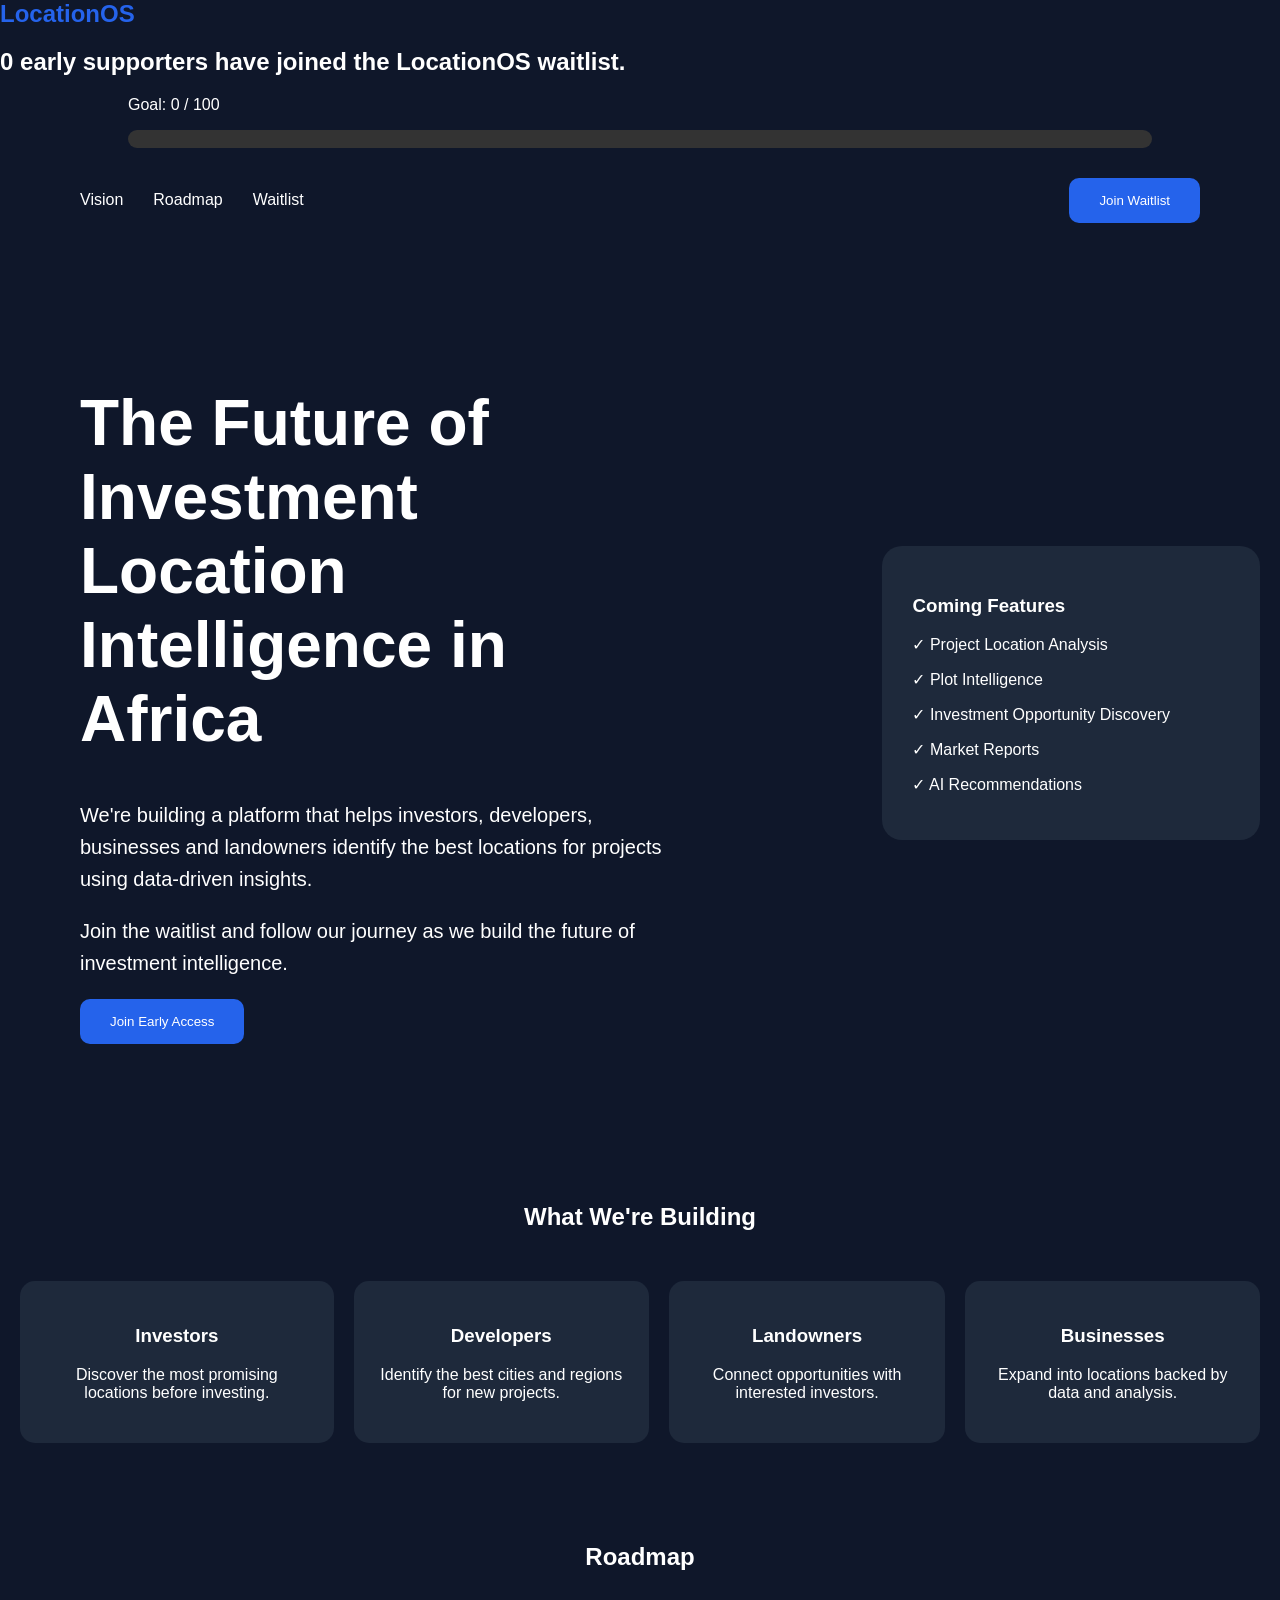
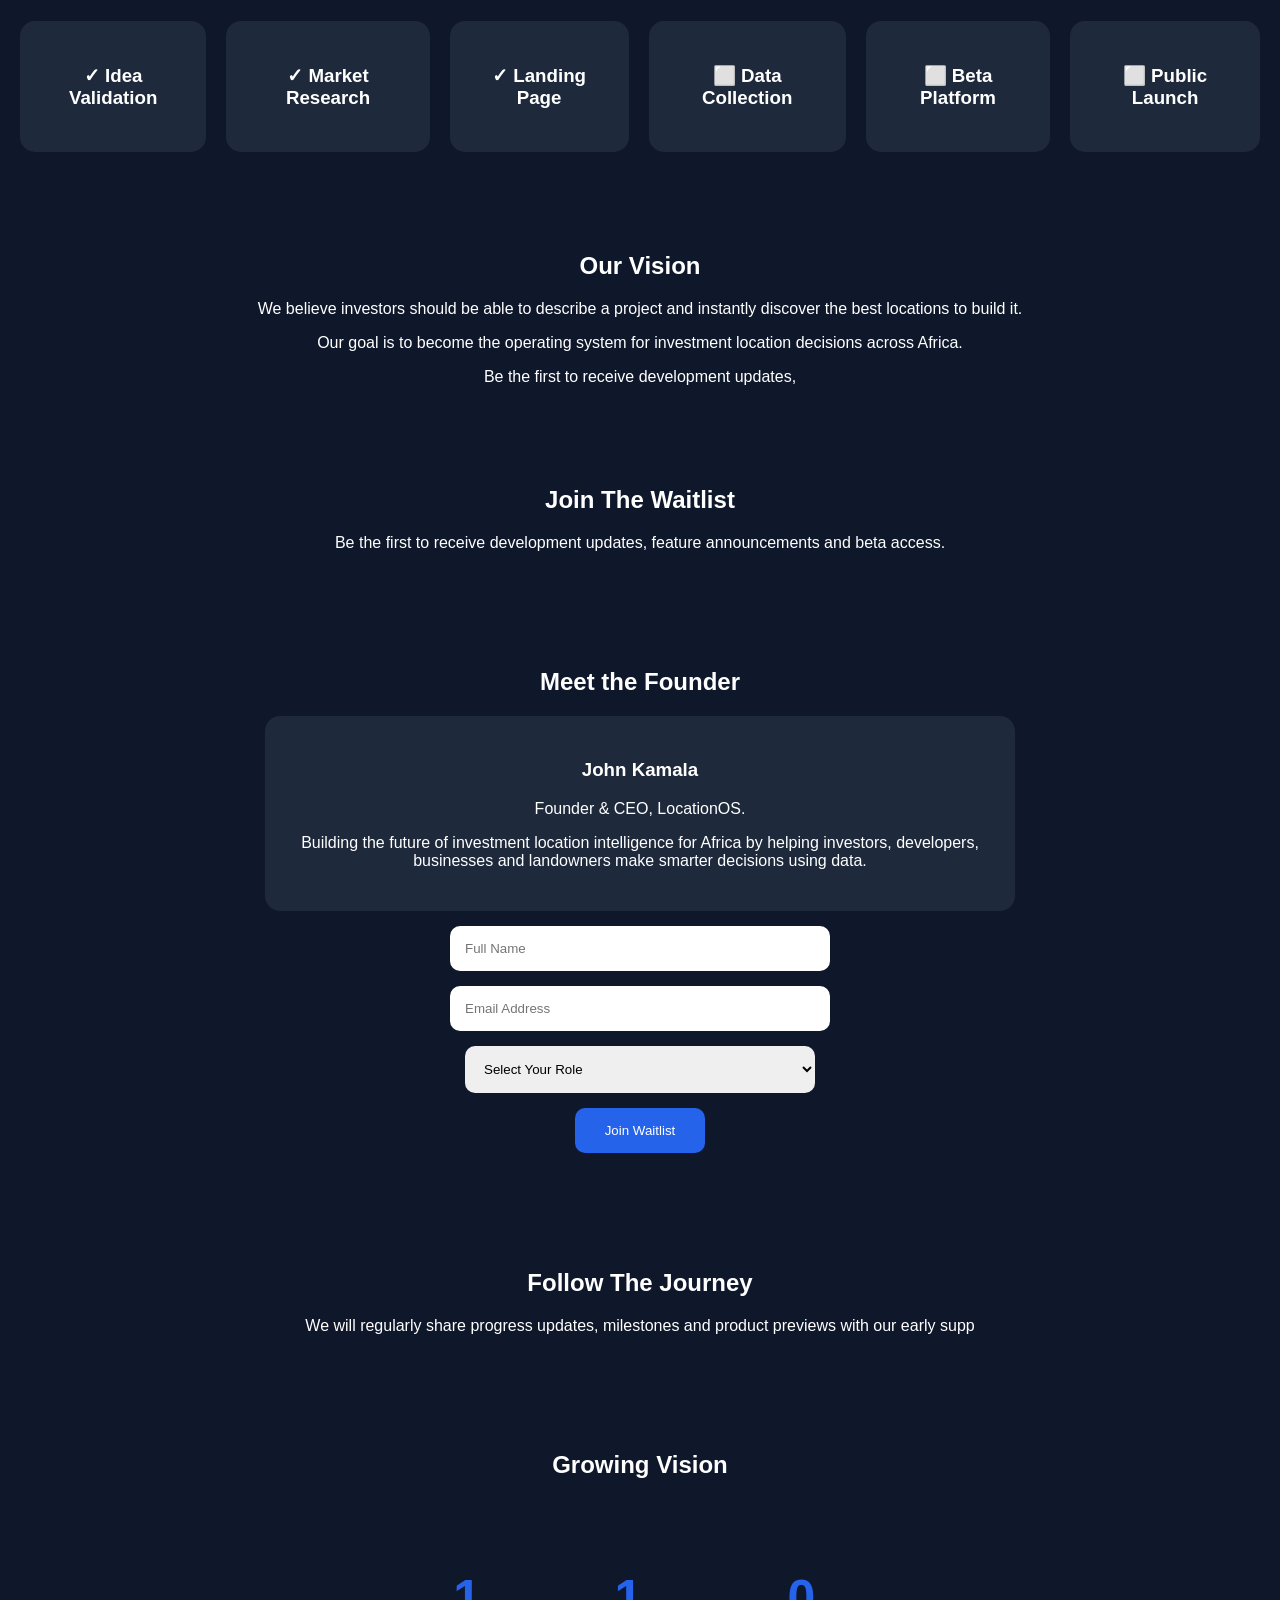
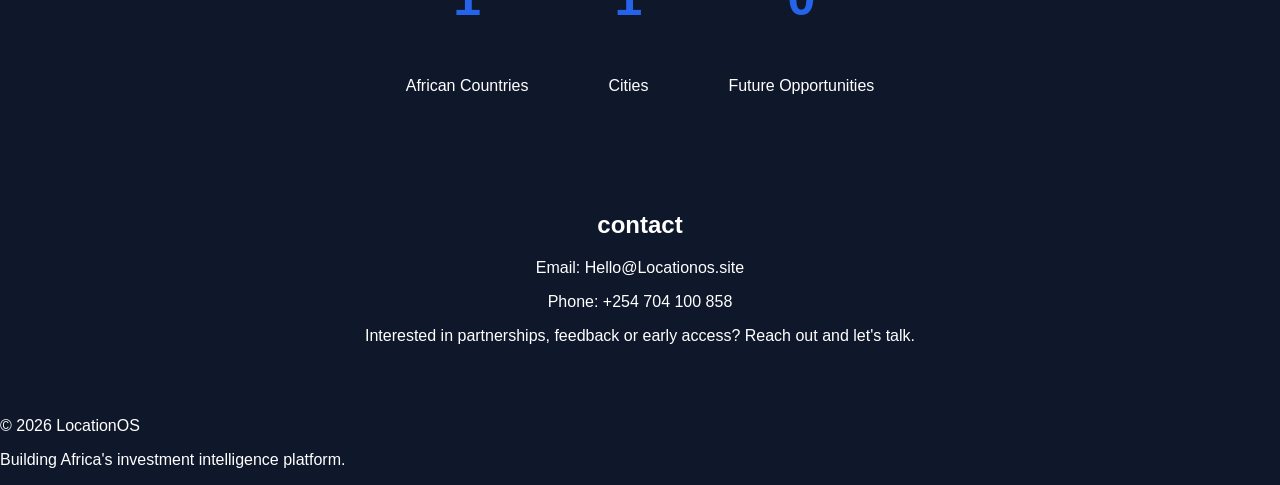
==== index.html @ 74f2fd00 "Update index.html" ====
<!DOCTYPE html>
<html>

<head>
     <!-- Google tag (gtag.js) -->
<script async src="https://www.googletagmanager.com/gtag/js?id=G-KN0M2GLQKS"></script>
<script>
  window.dataLayer = window.dataLayer || [];
  function gtag(){dataLayer.push(arguments);}
  gtag('js', new Date());

  gtag('config', 'G-KN0M2GLQKS');
</script>
     <div class="logo">LocationOS</div>
    <meta name="viewport" content="width=device-width,initial-scale=1.0">
    <div class="waitlist-counter">
    <h2>
        <span id="waitlistCount">0</span> early supporters have joined the LocationOS waitlist.
    </h2>
    <div class="progress-container">
        <p>
            Goal: <span
            id="waitlistCount2">0</span> / 100
        </p>
        <div class="progress-bar">
            <div id="progreeFill"
            class="progress-fill"></div>
        </div>
    </div>
</div>
    <title>LocationOS</title>
    <link rel="stylesheet" href="style.css">
</head>
<body>

    <div class="navbar">

        <div class="menu">
            <a href="#Vision">Vision</a>
            <a href="#Roadmap">Roadmap</a>
            <a href="#waitlistForm">Waitlist</a>
        </div>
        <button id="navbarWaitlistButton">Join Waitlist</button>
    </div>

    <div class="hero">

        <div class="hero-left">

            <h1>The Future of Investment Location Intelligence in Africa</h1>

            <p>
                We're building a platform that helps investors,
                developers, businesses and landowners identify the
                best locations for projects using data-driven insights.
            </p>

            <p>
                Join the waitlist and follow our journey as we build
                the future of investment intelligence.
            </p>

            <button type="submit" id="heroWaitlistButton">Join Early Access</button>

        </div>

        <div class="hero-right">

            <div class="dashboard">

                <h3>Coming Features</h3>

                <p>✓ Project Location Analysis</p>

                <p>✓ Plot Intelligence</p>

                <p>✓ Investment Opportunity Discovery</p>

                <p>✓ Market Reports</p>

                <p>✓ AI Recommendations</p>

            </div>

        </div>

    </div>

    <div class="section">

        <h2>What We're Building</h2>

        <div class="cards">

            <div class="card">
                <h3>Investors</h3>
                <p>Discover the most promising locations before investing.</p>
            </div>

            <div class="card">
                <h3>Developers</h3>
                <p>Identify the best cities and regions for new projects.</p>
            </div>

            <div class="card">
                <h3>Landowners</h3>
                <p>Connect opportunities with interested investors.</p>
            </div>

            <div class="card">
                <h3>Businesses</h3>
                <p>Expand into locations backed by data and analysis.</p>
            </div>

        </div>

    </div>

    <div class="section" id="Roadmap">

        <h2>Roadmap</h2>

        <div class="cards">

            <div class="card">
                <h3>✓ Idea Validation</h3>
            </div>

            <div class="card">
                <h3>✓ Market Research</h3>
            </div>

            <div class="card">
                <h3>✓ Landing Page</h3>
            </div>

            <div class="card">
                <h3>⬜ Data Collection</h3>
            </div>

            <div class="card">
                <h3>⬜ Beta Platform</h3>
            </div>

            <div class="card">
                <h3>⬜ Public Launch</h3>
            </div>

        </div>
    </div>

    <div class="section" id="Vision">

        <h2>Our Vision</h2>

        <p>
            We believe investors should be able to describe a project
            and instantly discover the best locations to build it.
        </p>

        <p>
            Our goal is to become the operating system for investment
            location decisions across Africa.
        </p>
Be the first to receive development updates,
    </div>

          <div class="waitlist" id="waitlist">

    <h2>Join The Waitlist</h2>

    <p>
        Be the first to receive development updates,
        feature announcements and beta access.
    </p>
</div>
 <div class="section">

    <h2>Meet the Founder</h2>

    <div class="card">

        <h3>John Kamala</h3>

        <p>
            Founder & CEO, LocationOS.
        </p>

        <p>
            Building the future of investment location intelligence
            for Africa by helping investors, developers,
            businesses and landowners make smarter decisions
            using data.
        </p>

    </div>
    <form id="waitlistForm">

        <input
            type="text"
            id="fullName"
            placeholder="Full Name"
            required>

        <input
            type="email"
            id="email"
            placeholder="Email Address"
            required>

        <select id="role" required>

            <option value="">
                Select Your Role
            </option>

            <option>
                Investor
            </option>

            <option>
                Developer
            </option>

            <option>
                Landowner
            </option>

            <option>
                Business Owner
            </option>

            <option>
                Other
            </option>

        </select>

        <button type="submit" id="formwaitlistButton">
            Join Waitlist
        </button>

    </form>

    <p id="message"></p>

</div>

    <div class="section">

        <h2>Follow The Journey</h2>

        <p>
            We will regularly share progress updates,
            milestones and product previews with our early supp
    </div>
<div class="section">

    <h2>Growing Vision</h2>

    <div class="stats">

        <div class="stat">
            <h3 class="counter" data-target="54">1</h3>
            <p>African Countries</p>
        </div>

        <div class="stat">
            <h3 class="counter" data-target="1000">1</h3>
            <p>Cities</p>
        </div>

        <div class="stat">
            <h3 class="counter" data-target="50000">0</h3>
            <p>Future Opportunities</p>
        </div>

    </div>

</div>
<script src="script.js"></script>
<div class="section">

    <h2>contact</h2>

    <p>Email: Hello@Locationos.site</p>

    <p>Phone: +254 704 100 858</p>
    <p>
        Interested in partnerships, feedback or early access?
        Reach out and let's talk.
    </p>

</div>
</body>
<footer><p>© 2026 LocationOS</p>
<P>Building Africa's investment intelligence platform.</P>
</footer>
</html>
---- style.css ----
html {
scroll-behavior: smooth;
}

body {
    margin: 0;
    background: #0F172A;
    color: white;
    font-family: Arial, sans-serif;
}

.navbar {
    display: flex;
    justify-content: space-between;
    align-items: center;
    padding: 20px 80px;
}

.logo {
    font-size: 24px;
    font-weight: bold;
    color: #2563EB;
}

.menu {
    display: flex;
    gap: 30px;
}

a {
    color: white;
    text-decoration: none;
    transition: 0.3s;
}
a:hover {
color: #2563EB;
}
button {
    background: #2563EB;
    color: white;
    border: none;
    padding: 15px 30px;
    border-radius: 10px;
    cursor: pointer;
    transition: 0.3s;
}
button:hover { 
    transform: translateY(-3px);
 box-shadow: 0px 0px 25px rgba(37,99,235,0.6);
}
.hero {
    display: flex;
    justify-content: space-between;
    align-items: center;
    padding: 100px 80px;
}

.hero-left {
    max-width: 600px;
}

.hero-left h1 {
    font-size: 64px;
}

.hero-left p {
    font-size: 20px;
    line-height: 1.6;
}

.dashboard {
    background: #1E293B;
    padding: 30px;
    border-radius: 20px;
    width: 100%;
    max-width: 350px;
}

.score {
    background: #2563EB;
    padding: 12px;
    border-radius: 10px;
    margin: 20px 0;
}

.section {
    padding: 40px 20px;
    text-align: center;
}

.cards {
    display: flex;
    gap: 20px;
    margin-top: 50px;
}

.card {
    background: #1E293B;
    padding: 25px;
    border-radius: 15px;
    transition: 0.3s;
}
.card:hover {
    transform: translateY(-20px);
    box-shadow: 0px 10px 30px rgba(37, 99, 235, 0.3);
}
.stats {
    display: flex;
    justify-content: center;
    gap: 80px;
    margin-top: 40px;
}

.stat h3 {
    font-size: 50px;
    color: #2563EB;
}

.waitlist {
    padding: 40px 20px;
    text-align: center;
    max-width: 700px;
    margin: 0 auto;
}

input {
    display: block;
    margin: 15px auto;
    padding: 15px;
    width:100%;
    max-width: 350px;
    border-radius: 10px;
    border: none;
}
.stats {
    display: flex;
    justify-content: center;
    gap: 80px;
}

.stat h3 {
    font-size: 50px;
    color: #2563EB;
}
.dashboard {
    animation: float 4s ease-in-out infinite;
}

@keyframes float {

    0% {
        transform: translateY(0);
    }

    50% {
        transform: translateY(-15px);
    }

    100% {
        transform: translateY(0);
    }

}
select {
    display: block;
    margin: 15px auto;
    padding: 15px;
    width:100%;
   max-width: 350px;
    border-radius: 10px;
    border: none;
}
.card{
    max-width: 700px;
    margin: auto;
}
.progress-container {

    width: 80%;
    margin: 10px auto;

}

.progress-bar {

    width: 100%;
    height: 18px;
    background: #333;
    border-radius: 20px;
    overflow: hidden;

}

.progress-fill {

    height: 100%;
    width: 0%;
    background: #2563eb;
    transition: width 0.5s ease;

}
@media (max-width: 768px) {

    .navbar {
       display: flex;
        flex-direction: row;
        justify-content: center;
        align-items: center;
        flex-wrap:wrap;
        text-align: center;
        gap: 20px;
    }

    .menu {
        flex-direction: row;
        gap: 20px;
        align-items: center;
        display: flex;
    }

    .hero {
        flex-direction: column;
        text-align: center;
        padding: 40px 20px;
        gap: 40px;
    }

    .hero-left {
        max-width: 100%;
    }

    .hero-left h1 {
        font-size: 38px;
    }

    .hero-left p {
        font-size: 18px;
    }

    .dashboard {
        width: 100%;
        max-width: 350px;
    }

    .section {
        padding: 50px 20px;
    }

    .cards {
        flex-direction: column;
        align-items: center;
    }

    .card {
        width: 100%;
        max-width: 350px;
    }

    .stats {
        flex-direction: column;
        gap: 30px;
        align-items: center;
    }

    input,
    select {
        width: 100%;
        max-width: 320px;
    }

    .waitlist {
        padding: 50px 20px;
    }

}
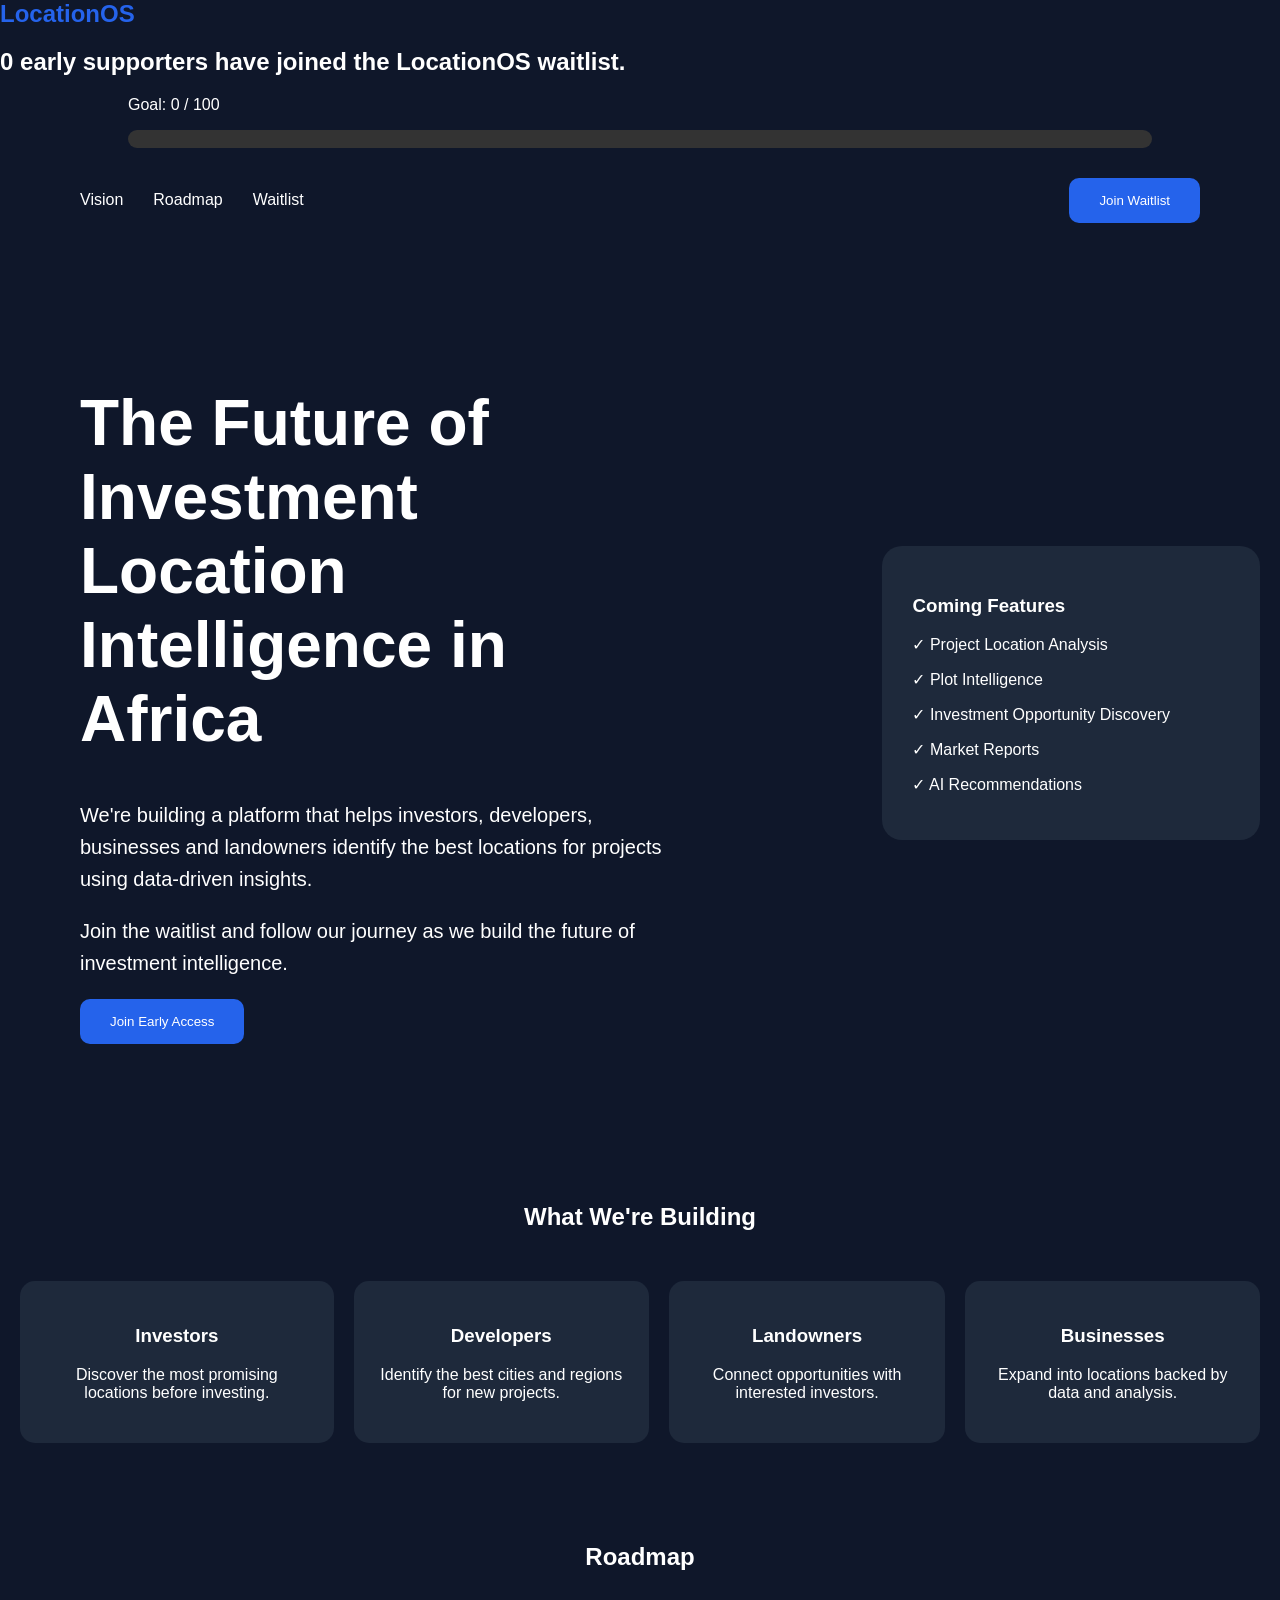
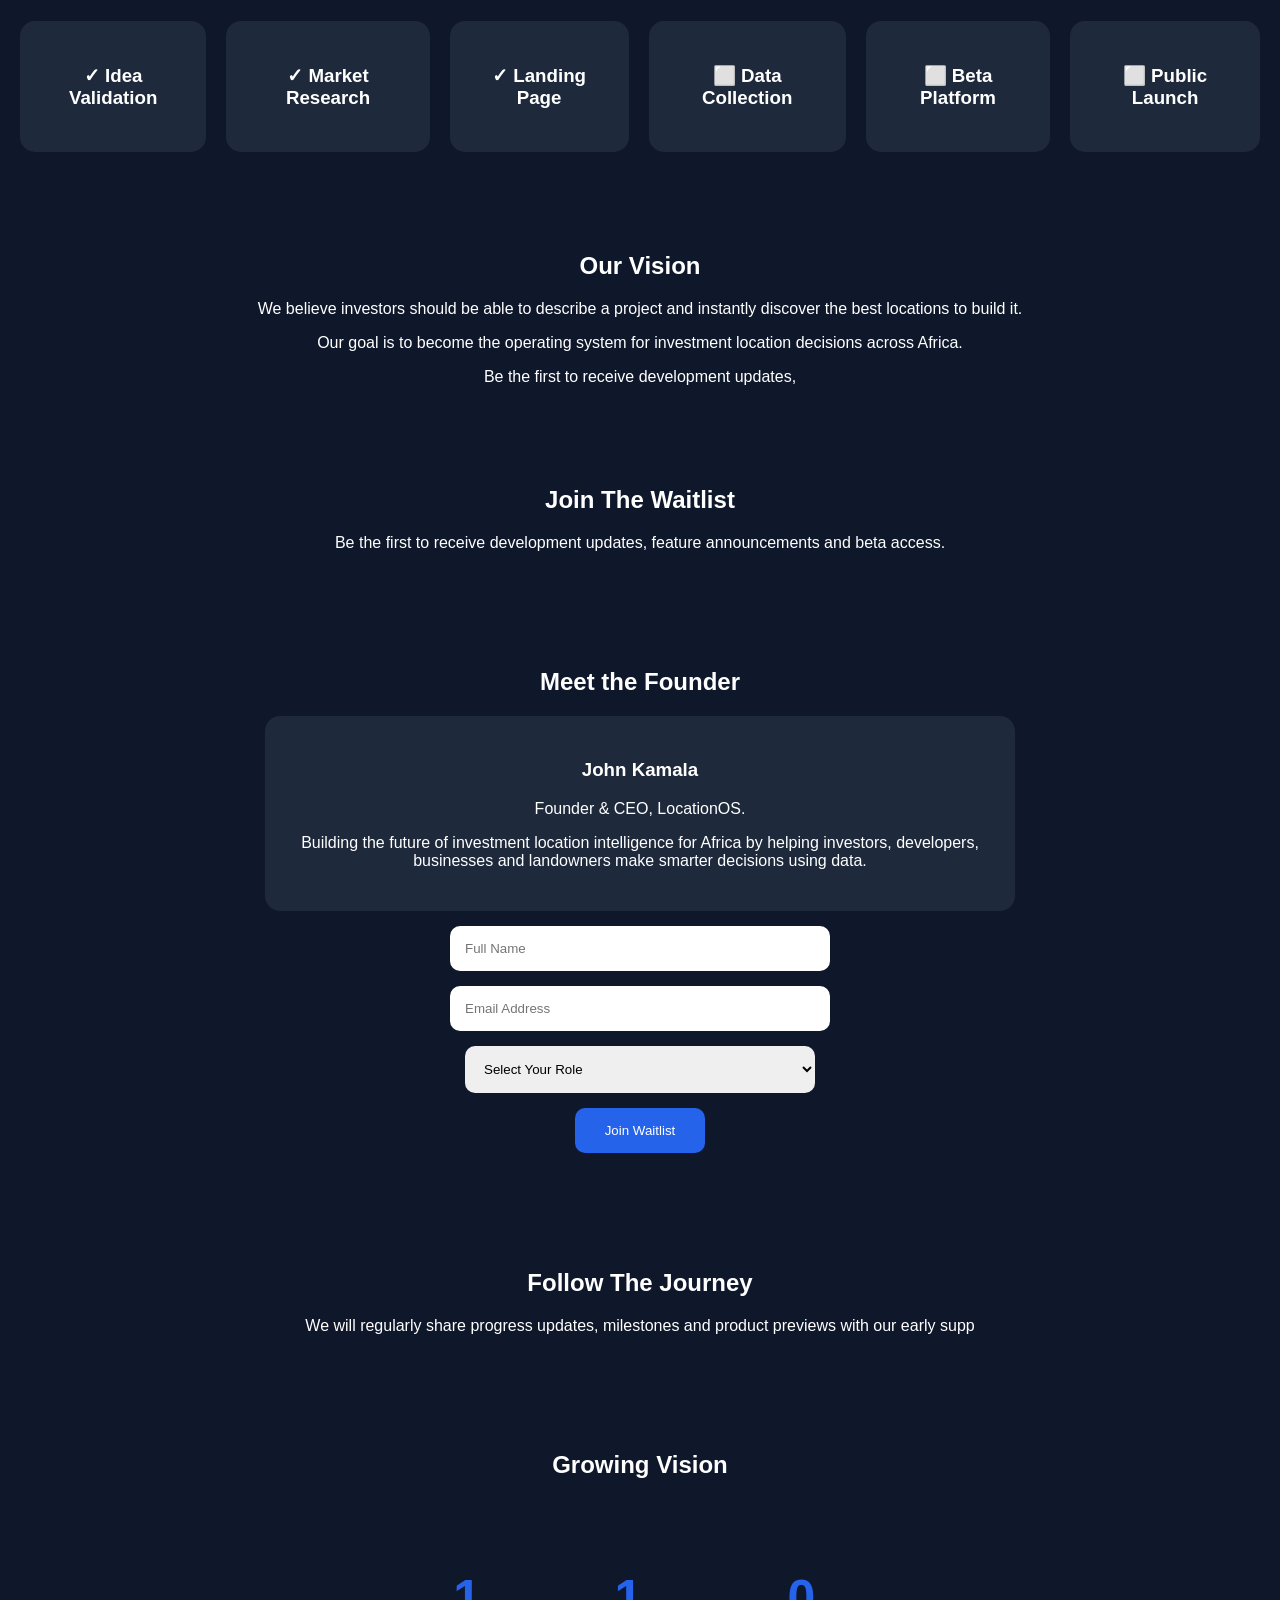
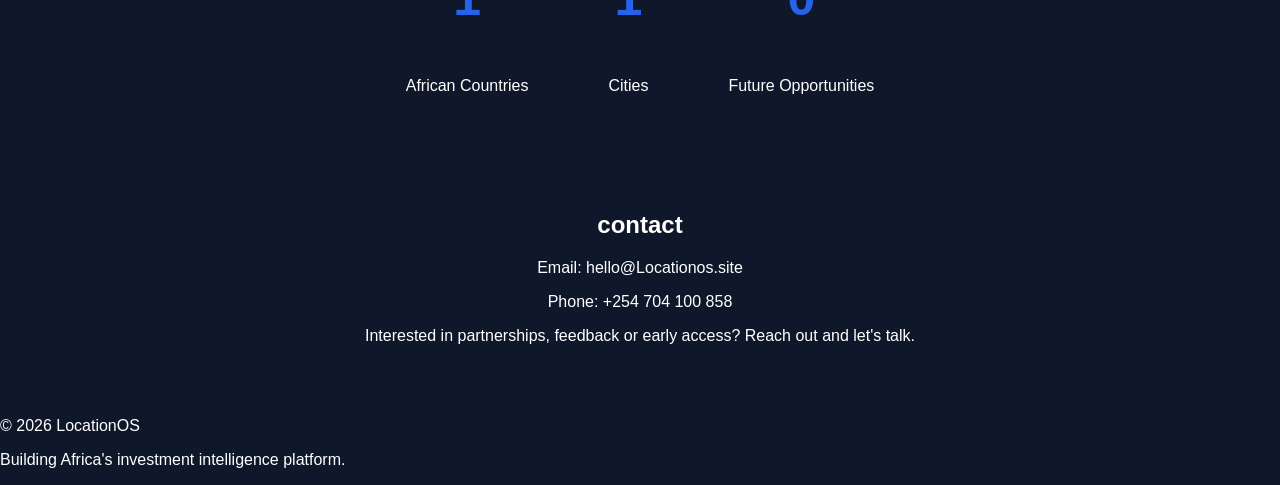
==== commit 9cbb69b2: "Update index.html" ====
--- a/index.html
+++ b/index.html
@@ -283,7 +283,7 @@
 
     <h2>contact</h2>
 
-    <p>Email: Hello@Locationos.site</p>
+    <p>Email: hello@Locationos.site</p>
 
     <p>Phone: +254 704 100 858</p>
     <p>
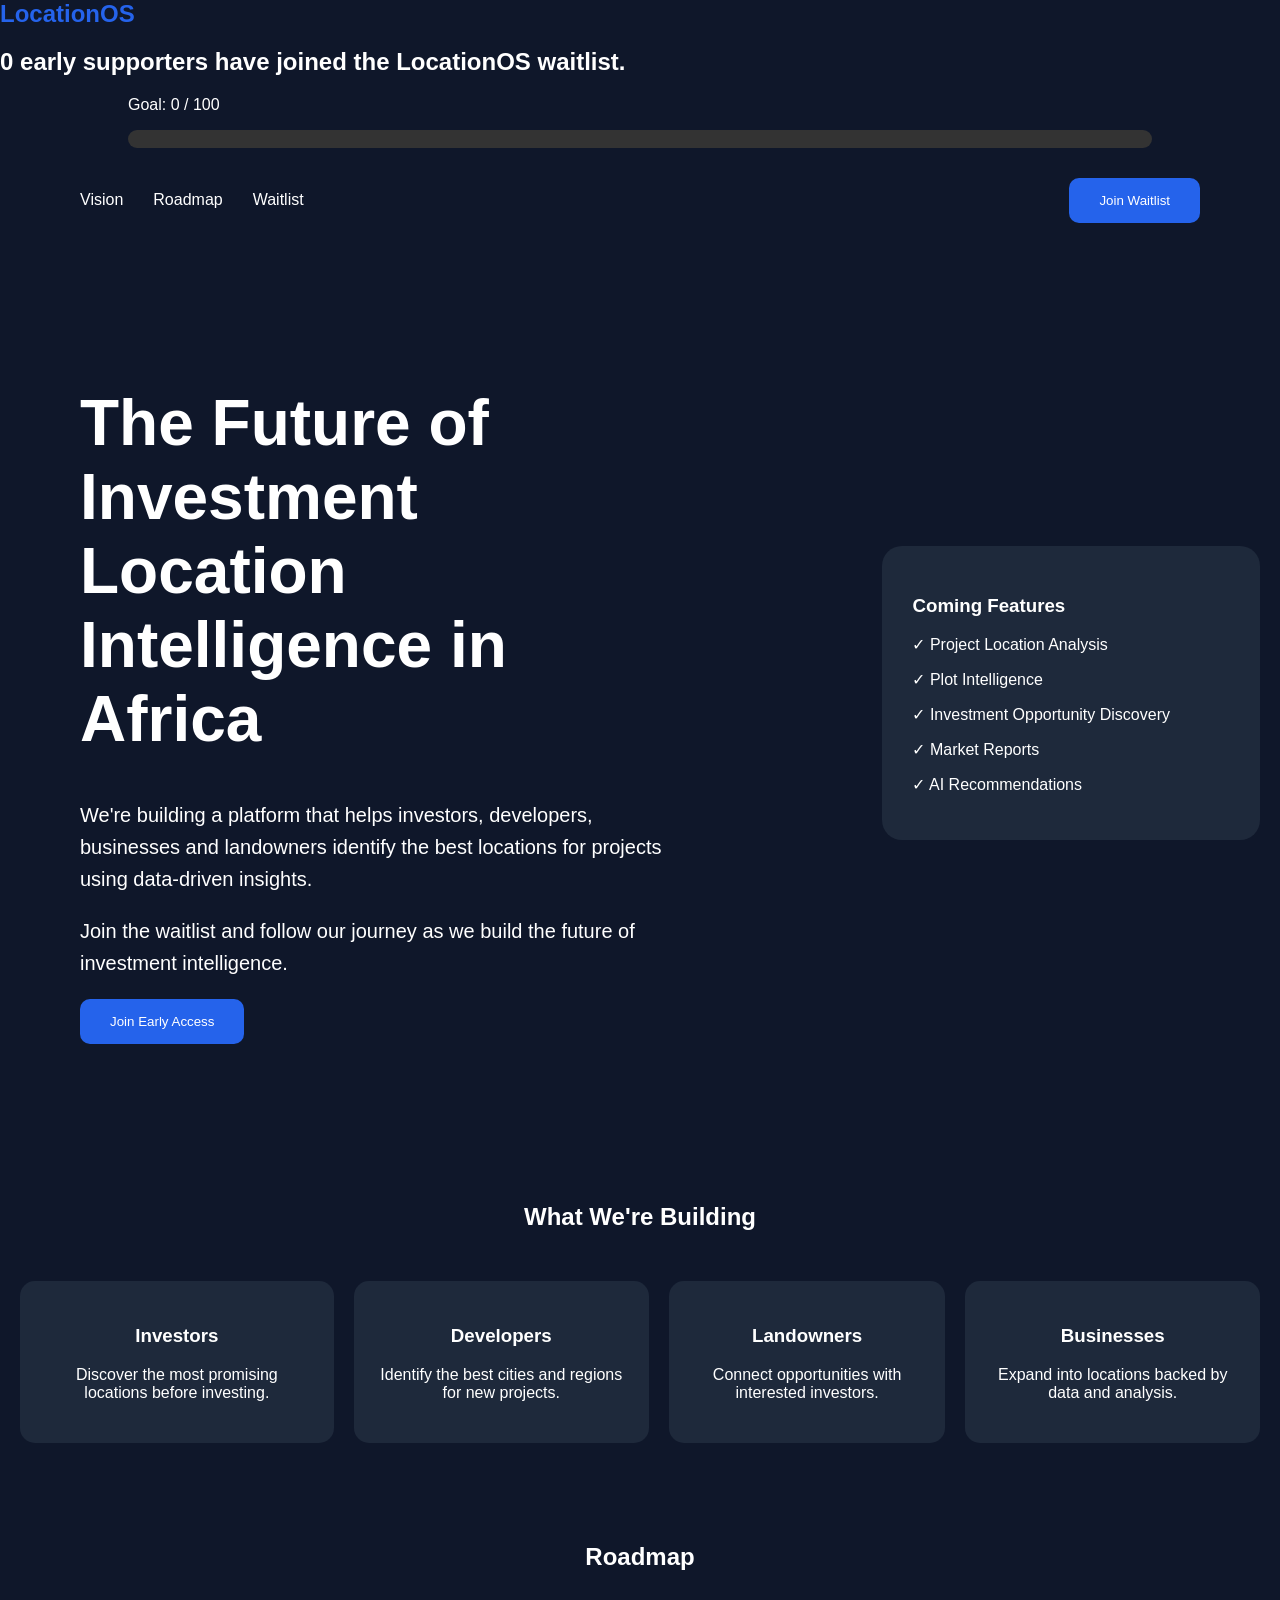
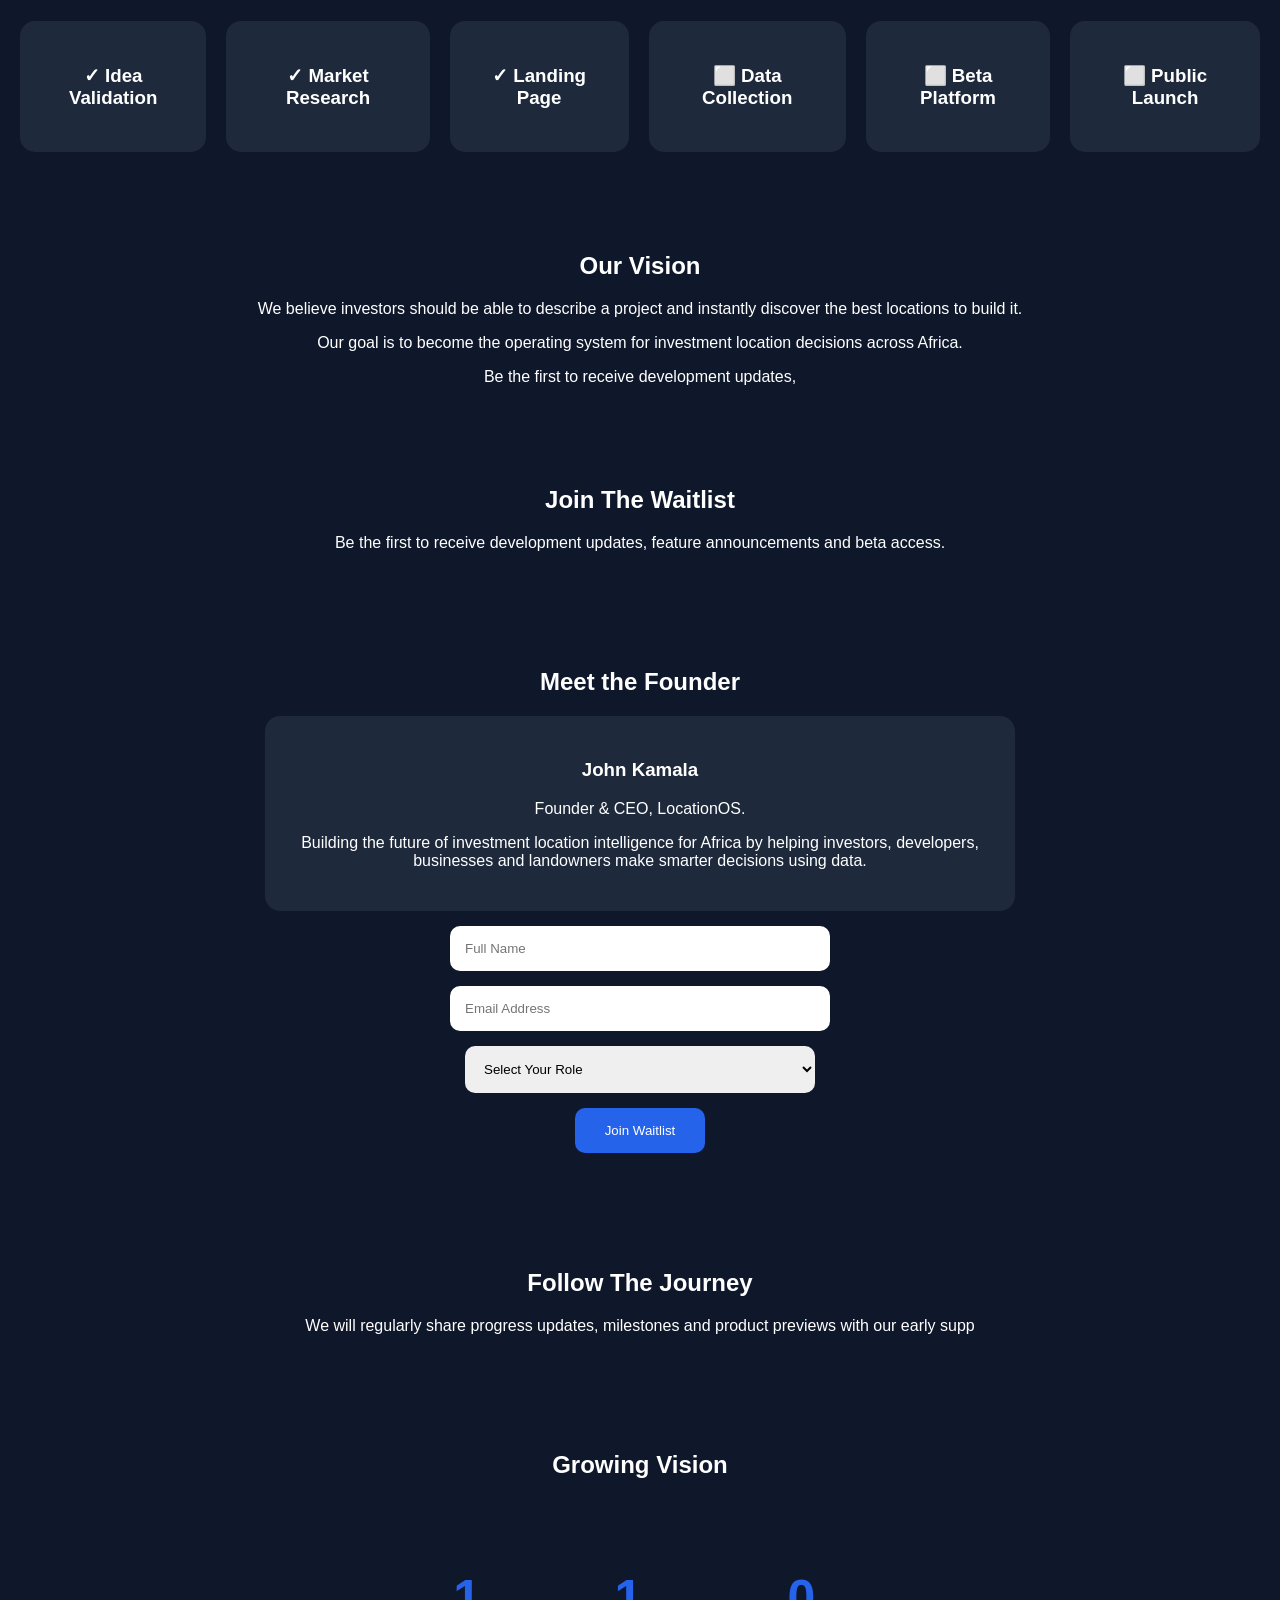
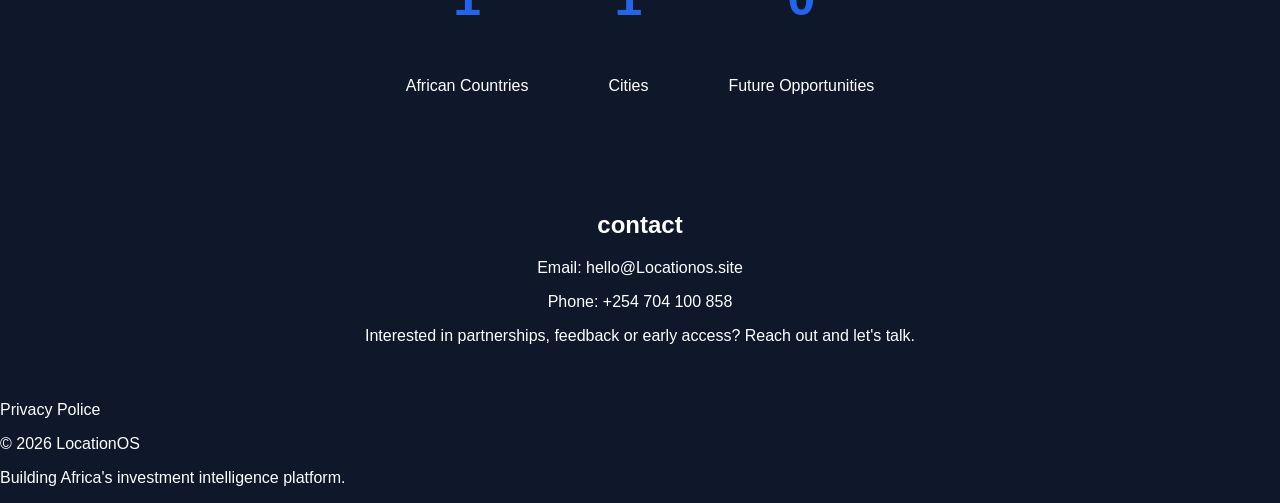
==== commit 7586d787: "Update index.html" ====
--- a/index.html
+++ b/index.html
@@ -2,6 +2,7 @@
 <html>
 
 <head>
+    <link rel="icon" type="image/png" href="favicon.png">
      <!-- Google tag (gtag.js) -->
 <script async src="https://www.googletagmanager.com/gtag/js?id=G-KN0M2GLQKS"></script>
 <script>
@@ -11,6 +12,10 @@
 
   gtag('config', 'G-KN0M2GLQKS');
 </script>
+      <title>LocationOS | Africa's Real Estate Operating System</title>
+
+<meta name="description"
+content="LocationOS is building Africa's first real estate operating system, helping investors, developers, and businesses make better location decisions.">
      <div class="logo">LocationOS</div>
     <meta name="viewport" content="width=device-width,initial-scale=1.0">
     <div class="waitlist-counter">
@@ -292,6 +297,7 @@
     </p>
 
 </div>
+<a href="privacy.html">Privacy Police</a>
 </body>
 <footer><p>© 2026 LocationOS</p>
 <P>Building Africa's investment intelligence platform.</P>
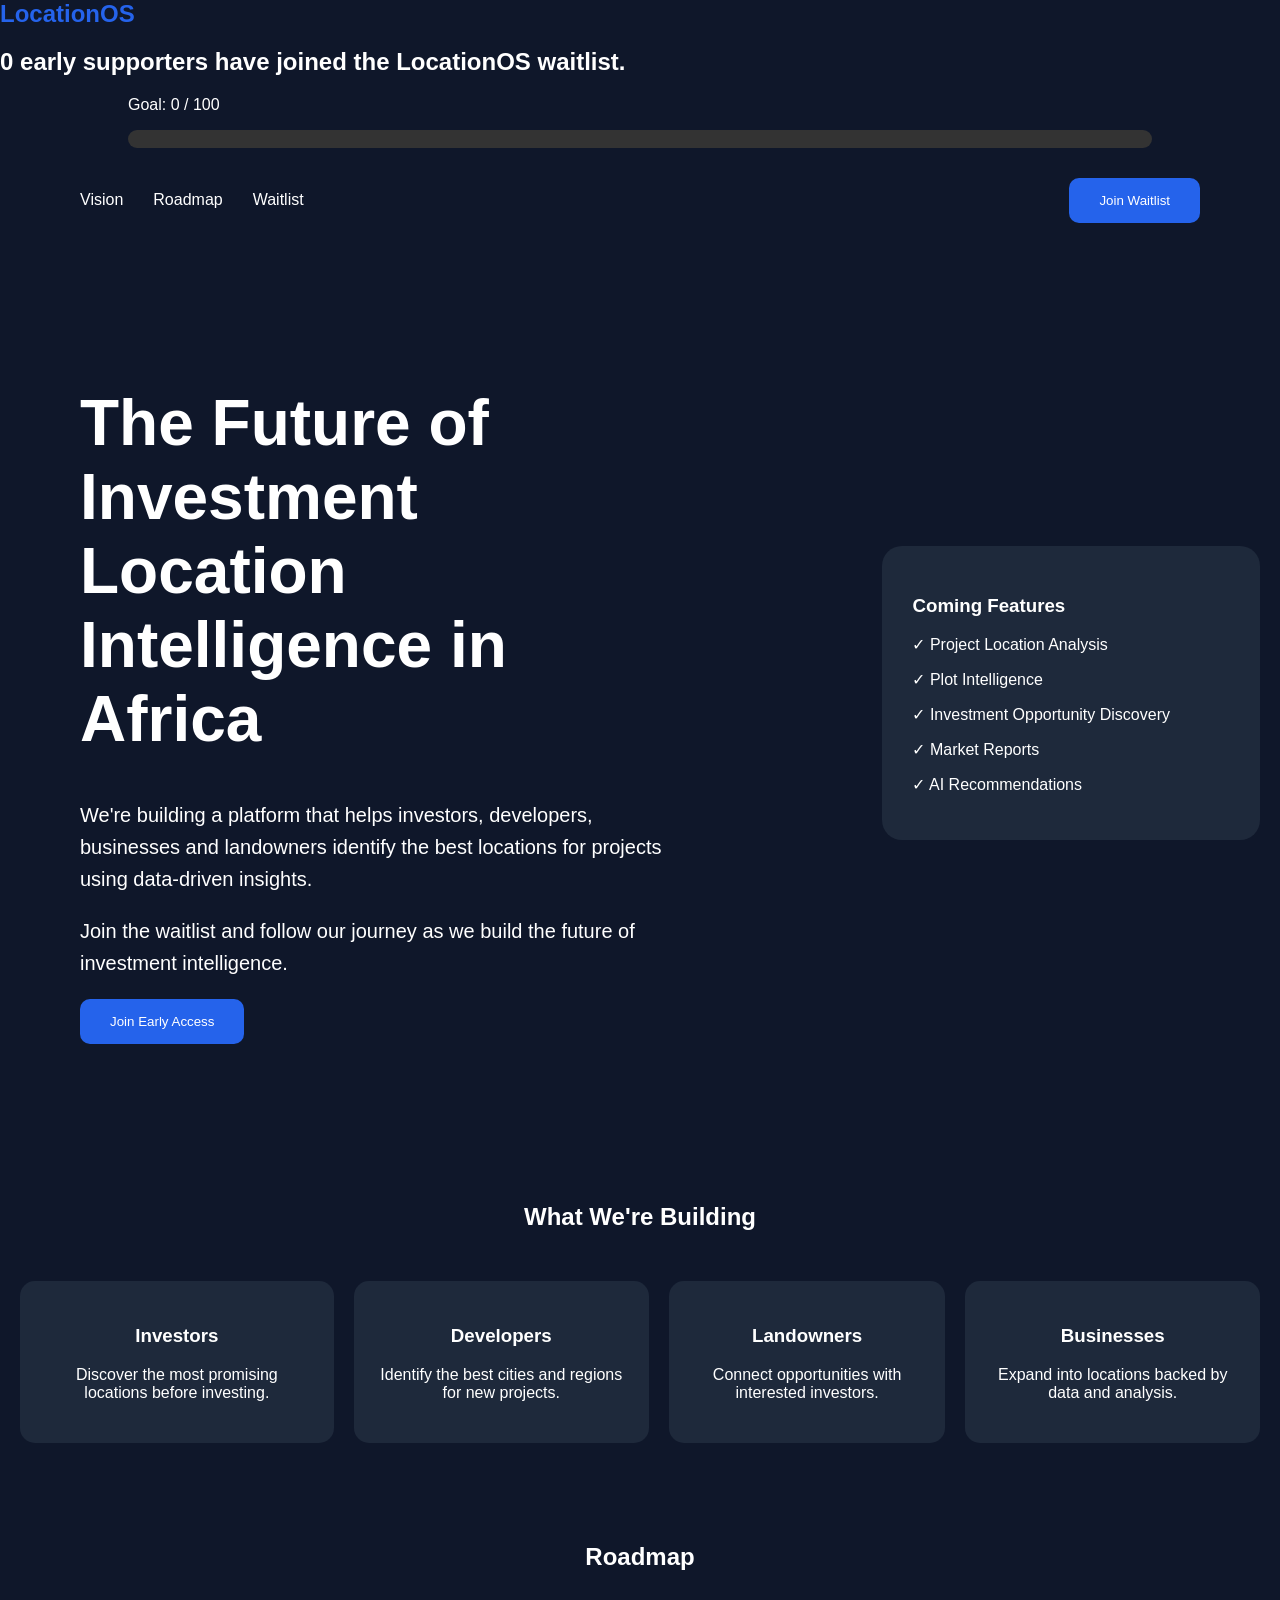
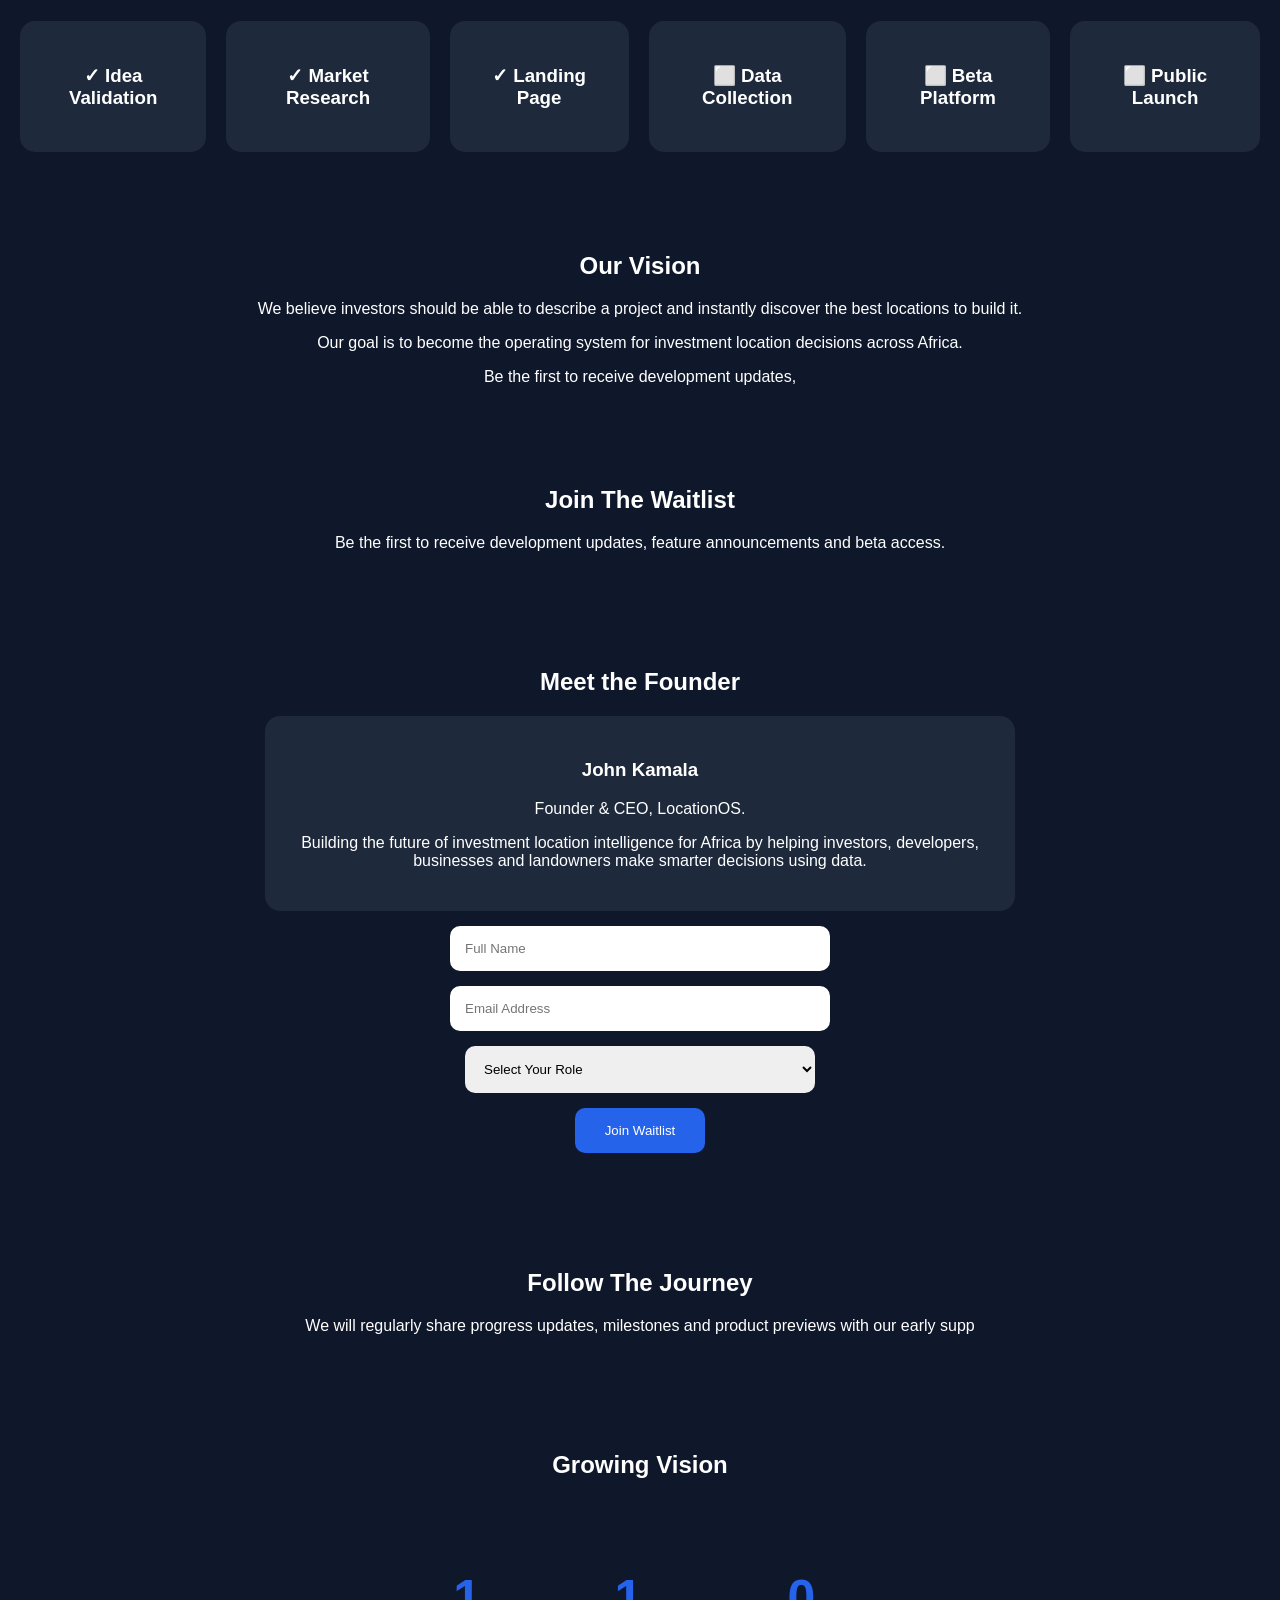
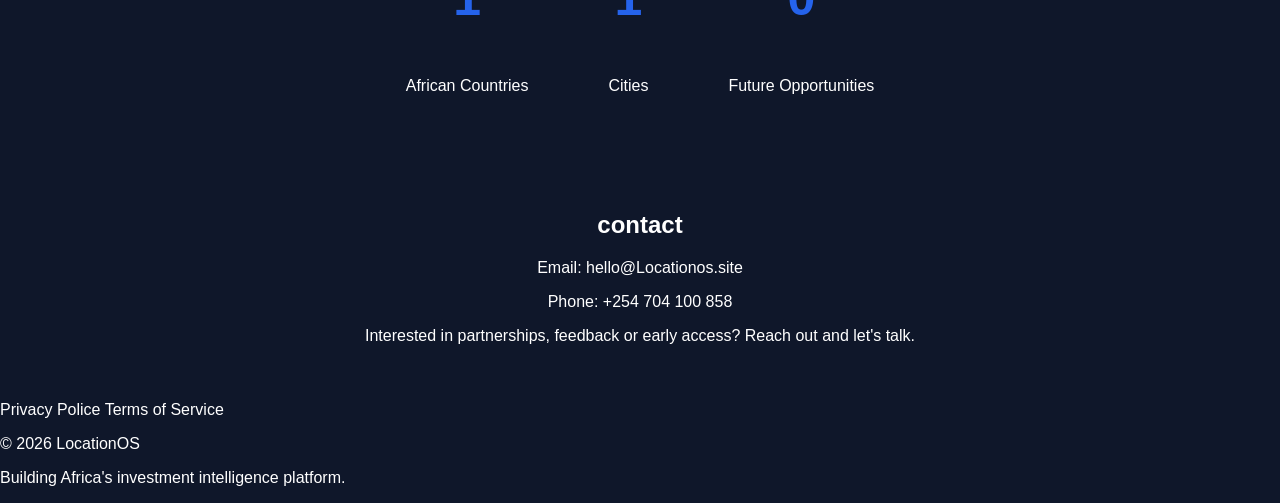
==== commit 42641ebd: "Update index.html" ====
--- a/index.html
+++ b/index.html
@@ -298,6 +298,7 @@
 
 </div>
 <a href="privacy.html">Privacy Police</a>
+<a href="terms.html">Terms of Service</a>
 </body>
 <footer><p>© 2026 LocationOS</p>
 <P>Building Africa's investment intelligence platform.</P>
